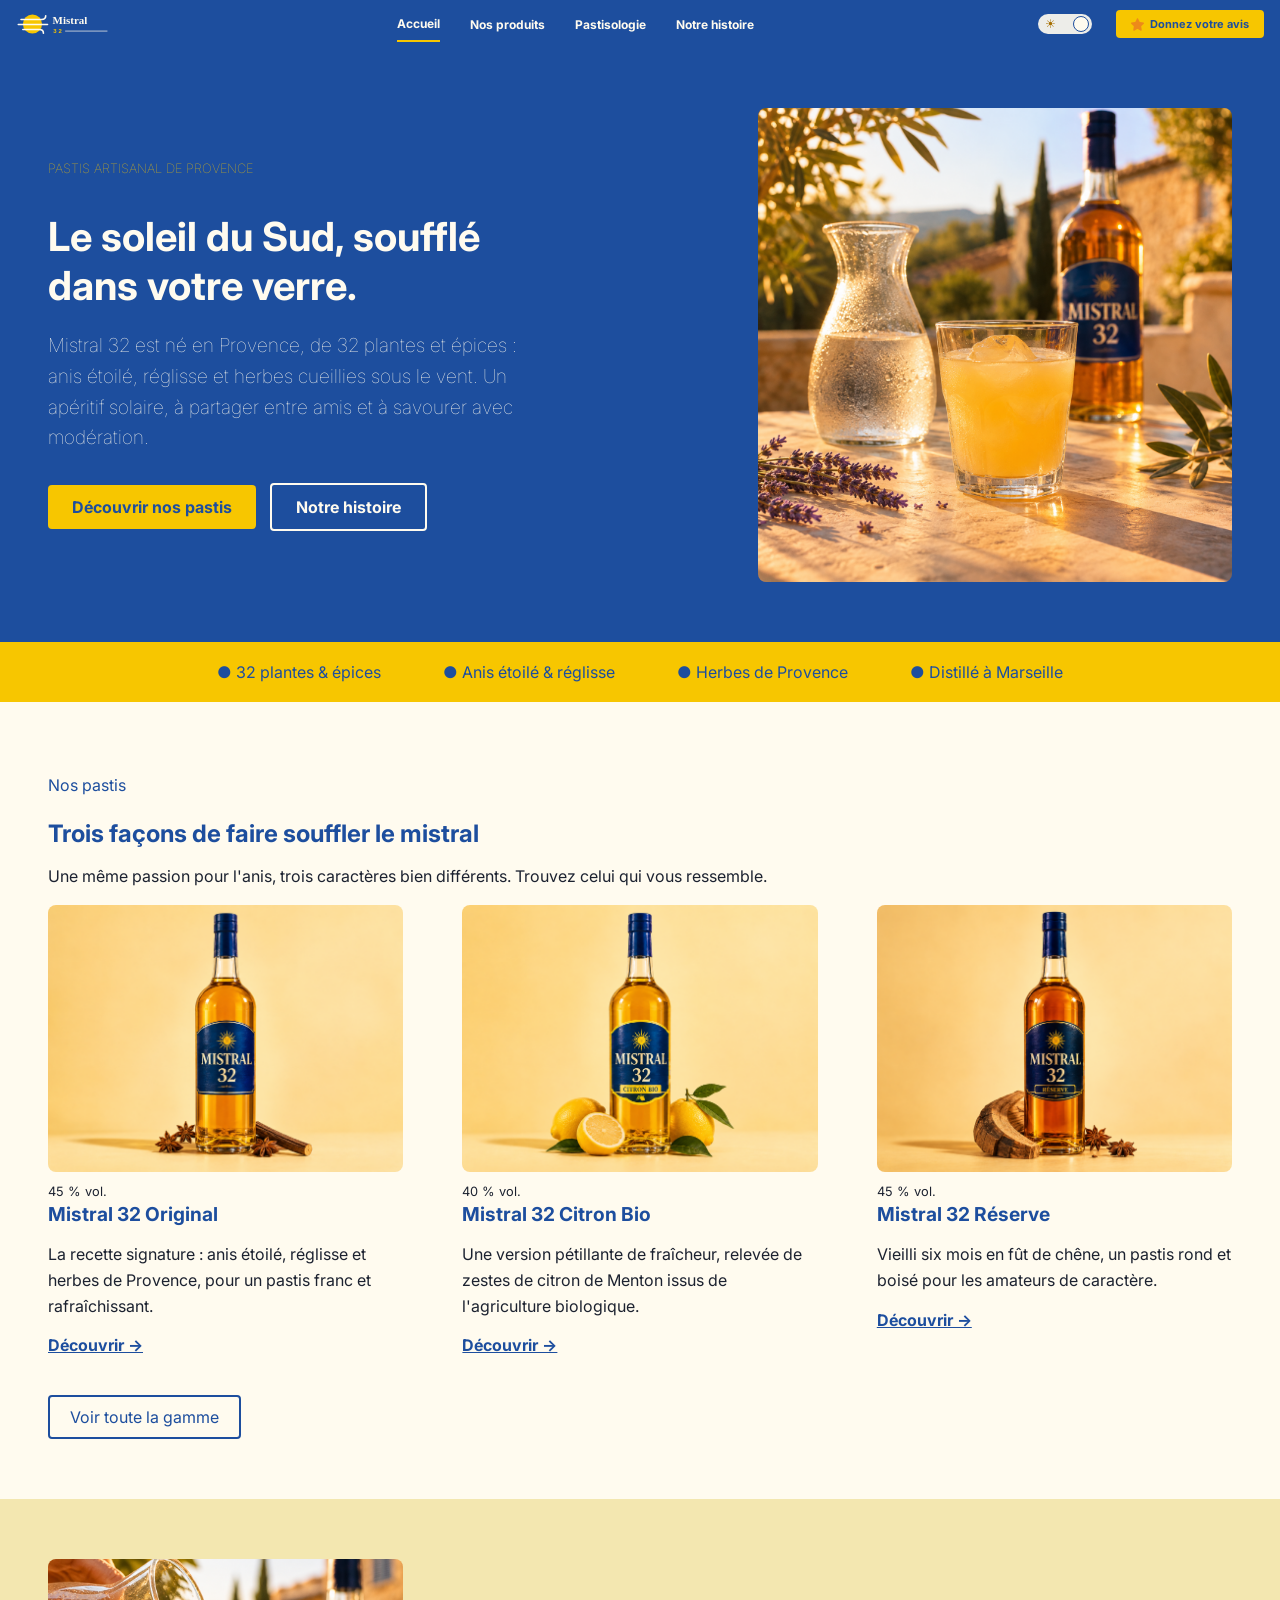
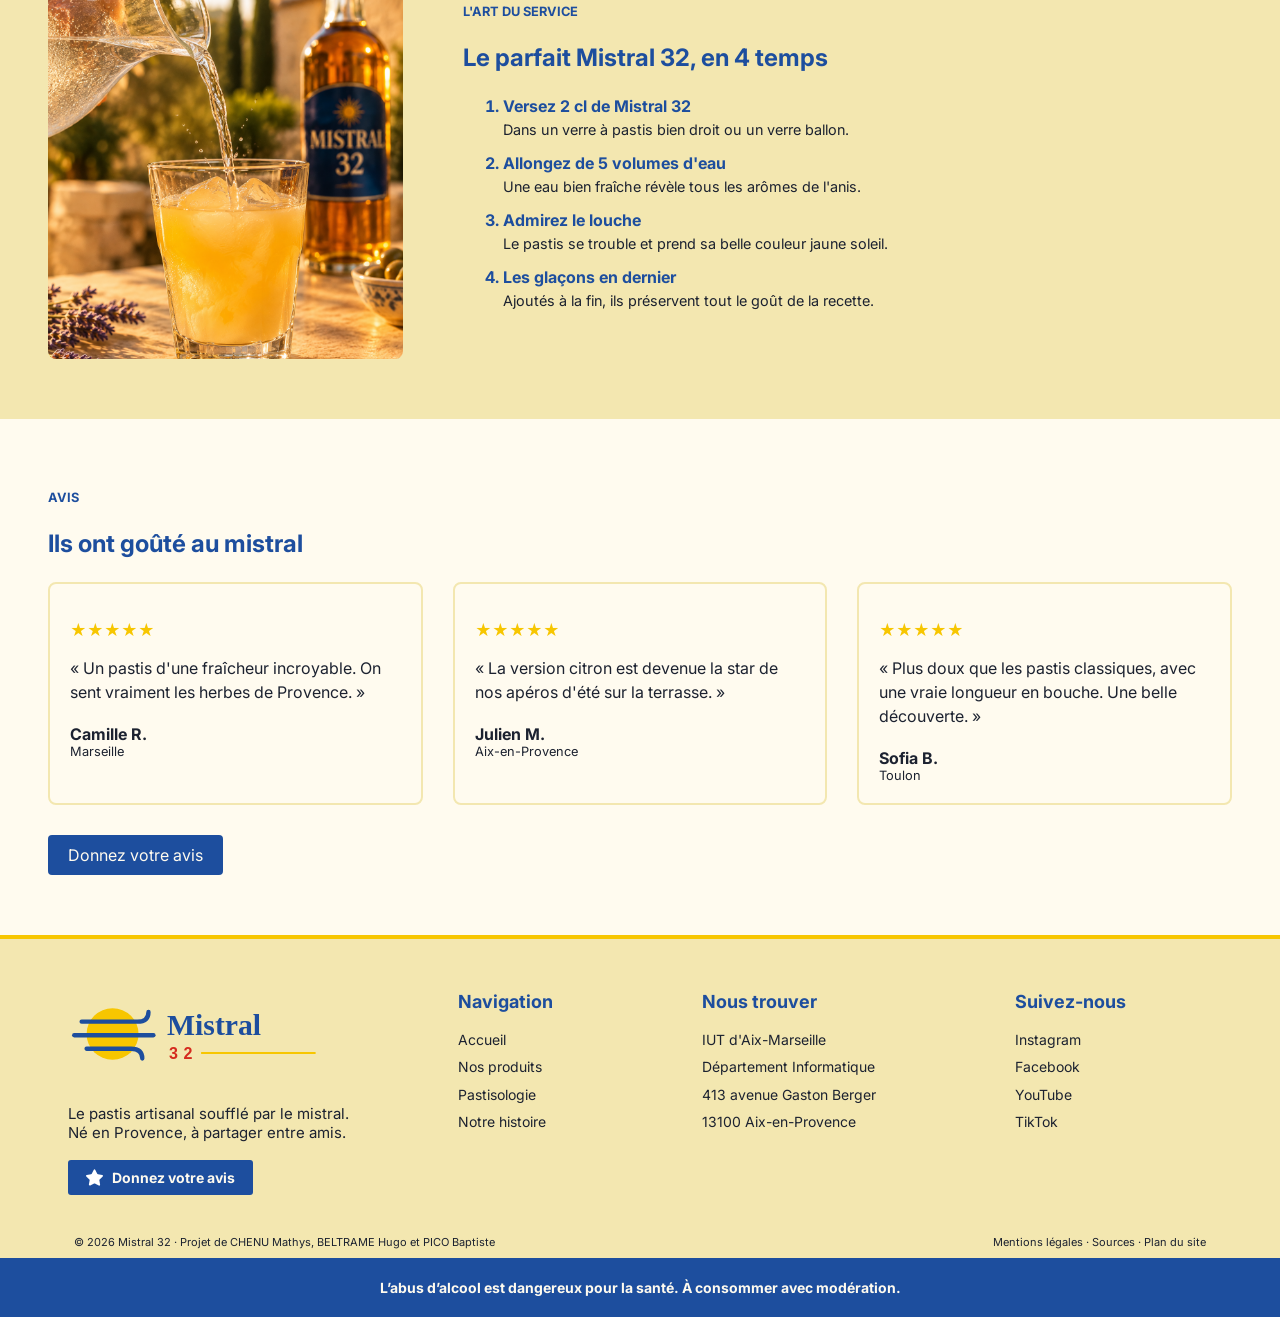
==== index.html @ db92ddce "Ajout code" ====
<!DOCTYPE html>
<html lang="fr">

<head>
    <meta charset="UTF-8">
    <meta name="viewport" content="width=device-width, initial-scale=1.0">

    <title>Mistral 32</title>

    <link rel="icon" type="image/x-icon" href="image/mistral32-logo-sur-bleu.svg">
    <link rel="stylesheet" href="https://fonts.googleapis.com/css2?family=Inter:wght@100;400;700&display=swap">
    <link rel="stylesheet" href="css/light.css" id="theme">
    <link rel="stylesheet" href="css/global.css">
    <link rel="stylesheet" href="css/index.css">
</head>

<body>
    <header class="header">
        <a class="logo" href="index.html" aria-label="Mistral 32 - Accueil">
            <img src="image/mistral32-logo-sur-bleu.svg" alt="Mistral 32">
        </a>

        <nav class="menu" aria-label="Navigation principale">
            <a class="actif" href="index.html">Accueil</a>
            <a href="produits.html">Nos produits</a>
            <a href="pastisologie.html">Pastisologie</a>
            <a href="histoire.html">Notre histoire</a>
        </nav>

        <button class="bouton-theme" id="themeChanger" type="button" aria-label="Changer de thème">
            <span class="soleil" aria-hidden="true">☀</span>
            <span class="lune" aria-hidden="true">☾</span>
            <span class="rond" aria-hidden="true"></span>
        </button>
        <a class="bouton-avis" href="#avis">
            <img src="image/star-svgrepo-com.svg" alt="" aria-hidden="true">
            Donnez votre avis
        </a>
    </header>

    <main>
        <section class="banniere">
            <header class="banniere-texte">
                <p class="petit-titre">Pastis artisanal de Provence</p>
                <h1>Le soleil du Sud, soufflé dans votre verre.</h1>
                <p>Mistral 32 est né en Provence, de 32 plantes et épices : anis étoilé, réglisse et herbes cueillies sous le vent. Un apéritif solaire, à partager entre amis et à savourer avec modération.</p>
                <a class="bouton-jaune" href="#produits">Découvrir nos pastis</a>
                <a class="bouton-blanc" href="#histoire">Notre histoire</a>
            </header>
            <figure class="banniere-image">
                <img src="image/aperitif-soleil.png" alt="Bouteille de Mistral 32">
            </figure>
        </section>

        <ul class="bandeau">
            <li>● 32 plantes & épices</li>
            <li>● Anis étoilé & réglisse</li>
            <li>● Herbes de Provence</li>
            <li>● Distillé à Marseille</li>
        </ul>

        <section class="nos-pastis" id="produits">
            <h2>Nos pastis</h2>
            <h3>Trois façons de faire souffler le mistral</h3>
            <p>Une même passion pour l'anis, trois caractères bien différents. Trouvez celui qui vous ressemble.</p>

            <section class="produits">
                <article>
                    <img src="image/bouteille-original.png" alt="Bouteille Mistral 32 et épices étoilées">
                    <p class="degre">45 % vol.</p>
                    <h4>Mistral 32 Original</h4>
                    <p>La recette signature : anis étoilé, réglisse et herbes de Provence, pour un pastis franc et rafraîchissant.</p>
                    <a class="lien" href="#">Découvrir →</a>
                </article>
                <article>
                    <img src="image/bouteille-citron.png" alt="Bouteille Mistral 32 au citron bio">
                    <p class="degre">40 % vol.</p>
                    <h4>Mistral 32 Citron Bio</h4>
                    <p>Une version pétillante de fraîcheur, relevée de zestes de citron de Menton issus de l'agriculture biologique.</p>
                    <a class="lien" href="#">Découvrir →</a>
                </article>
                <article>
                    <img src="image/bouteille-reserve.png" alt="Bouteille Mistral 32 Réserve aux épices">
                    <p class="degre">45 % vol.</p>
                    <h4>Mistral 32 Réserve</h4>
                    <p>Vieilli six mois en fût de chêne, un pastis rond et boisé pour les amateurs de caractère.</p>
                    <a class="lien" href="#">Découvrir →</a>
                </article>
            </section>

            <a class="bouton-contour" href="#">Voir toute la gamme</a>
        </section>

        <section class="service">
            <img src="image/pastis-soleil.png" alt="Eau versée dans un verre de Mistral 32">
            <section>
                <h2>L'art du service</h2>
                <h3>Le parfait Mistral 32, en 4 temps</h3>
                <ol>
                    <li>
                        <h4>Versez 2 cl de Mistral 32</h4>
                        <p>Dans un verre à pastis bien droit ou un verre ballon.</p>
                    </li>
                    <li>
                        <h4>Allongez de 5 volumes d'eau</h4>
                        <p>Une eau bien fraîche révèle tous les arômes de l'anis.</p>
                    </li>
                    <li>
                        <h4>Admirez le louche</h4>
                        <p>Le pastis se trouble et prend sa belle couleur jaune soleil.</p>
                    </li>
                    <li>
                        <h4>Les glaçons en dernier</h4>
                        <p>Ajoutés à la fin, ils préservent tout le goût de la recette.</p>
                    </li>
                </ol>
            </section>
        </section>

        <section class="avis" id="avis">
            <h2>Avis</h2>
            <h3>Ils ont goûté au mistral</h3>

            <section class="liste-avis">
                <article>
                    <p class="etoiles">★★★★★</p>
                    <blockquote>« Un pastis d'une fraîcheur incroyable. On sent vraiment les herbes de Provence. »</blockquote>
                    <h4 class="auteur">Camille R.</h4>
                    <p class="ville">Marseille</p>
                </article>
                <article>
                    <p class="etoiles">★★★★★</p>
                    <blockquote>« La version citron est devenue la star de nos apéros d'été sur la terrasse. »</blockquote>
                    <h4 class="auteur">Julien M.</h4>
                    <p class="ville">Aix-en-Provence</p>
                </article>
                <article>
                    <p class="etoiles">★★★★★</p>
                    <blockquote>« Plus doux que les pastis classiques, avec une vraie longueur en bouche. Une belle découverte. »</blockquote>
                    <h4 class="auteur">Sofia B.</h4>
                    <p class="ville">Toulon</p>
                </article>
            </section>

            <a class="bouton-bleu" href="#">Donnez votre avis</a>
        </section>
    </main>

    <footer class="footer-page">
        <div class="footer-contenu">
            <section class="footer-marque">
                <img class="logo-clair" src="image/mistral32-logo-clair.svg" alt="Mistral 32">
                <img class="logo-sombre" src="image/mistral32-logo-sur-bleu.svg" alt="Mistral 32">
                <p>Le pastis artisanal soufflé par le mistral.<br>Né en Provence, à partager entre amis.</p>
                <a class="pied-bouton" href="#avis">
                    <img src="image/star-svgrepo-com.svg" alt="" aria-hidden="true">
                    Donnez votre avis
                </a>
            </section>

            <nav class="footer-colonne" aria-label="Navigation du pied de page">
                <h2>Navigation</h2>
                <a href="index.html">Accueil</a>
                <a href="#produits">Nos produits</a>
                <a href="pastisologie.html">Pastisologie</a>
                <a href="#histoire">Notre histoire</a>
            </nav>

            <section class="footer-colonne">
                <h2>Nous trouver</h2>
                <p>IUT d'Aix-Marseille</p>
                <p>Département Informatique</p>
                <p>413 avenue Gaston Berger</p>
                <p>13100 Aix-en-Provence</p>
            </section>

            <nav class="footer-colonne" aria-label="Réseaux sociaux">
                <h2>Suivez-nous</h2>
                <a href="#">Instagram</a>
                <a href="#">Facebook</a>
                <a href="#">YouTube</a>
                <a href="#">TikTok</a>
            </nav>
        </div>

        <p class="footer-mention">
            <span>© 2026 Mistral 32 · Projet de CHENU Mathys, BELTRAME Hugo et PICO Baptiste</span>
            <span>Mentions légales · Sources · Plan du site</span>
        </p>

        <p class="avertissement">L’abus d’alcool est dangereux pour la santé. À consommer avec modération.</p>
    </footer>

    <script src="js/theme-changer.js"></script>
</body>
</html>
---- css/light.css ----
:root {
    --page: #fffbef;
    --hero: #1d4e9e;
    --alternative: #f3e7b0;
    --action: #1d4e9e;
    --accent: #f7c600;
    --carte: #fffbef;
    --texte: #1c2230;
    --titre: #1d4e9e;
    --texte-hero: #fffbef;
    --texte-action: #fffbef;
    --texte-accent: #1d4e9e;
    --lien: #1d4e9e;
    --bordure: #f3e7b0;
    --bordure-action: #1d4e9e;
    --switch-piste: #edede9;
    --switch-icone: #a56e00;
}

.lune,
.footer-marque .logo-sombre {
    display: none;
}
---- css/global.css ----
* {
    box-sizing: border-box;
}

body {
    margin: 0;
    min-width: 320px;
    background: var(--page);
    color: var(--texte);
    font-family: "Inter", Arial, sans-serif;
}

.header {
    display: flex;
    align-items: center;
    gap: 24px;
    min-height: 48px;
    padding: 6px 16px;
    background: var(--hero);
}

.logo {
    display: flex;
    align-items: center;
    flex-shrink: 0;
}

.logo img {
    display: block;
    width: 96px;
    height: auto;
}

.menu {
    display: flex;
    justify-content: center;
    align-items: center;
    gap: 30px;
    flex: 1;
}

.menu a {
    padding: 9px 0;
    color: var(--texte-hero);
    font-size: 12px;
    font-weight: 700;
    text-decoration: none;
    white-space: nowrap;
}

.menu .actif {
    border-bottom: 2px solid var(--accent);
}

.bouton-theme {
    display: flex;
    align-items: center;
    justify-content: space-between;
    width: 54px;
    height: 20px;
    padding: 2px 3px 2px 7px;
    border: 0;
    border-radius: 20px;
    background: var(--switch-piste);
    color: var(--switch-icone);
    font-size: 12px;
    cursor: pointer;
}

.rond {
    width: 16px;
    height: 16px;
    border: 1px solid var(--bordure-action);
    border-radius: 50%;
    background: #fffbef;
}

.bouton-avis {
    display: inline-flex;
    align-items: center;
    gap: 6px;
    min-height: 28px;
    padding: 0 15px;
    border-radius: 4px;
    background: var(--accent);
    color: var(--texte-accent);
    font-size: 11px;
    font-weight: 700;
    text-decoration: none;
    white-space: nowrap;
}

.bouton-avis img {
    width: 13px;
    height: 13px;
}

.footer-page {
    color: var(--texte);
    background: var(--alternative);
    border-top: 4px solid var(--accent);
}

.footer-contenu {
    display: grid;
    grid-template-columns: 2fr 1.15fr 1.55fr 1.15fr;
    gap: 48px;
    max-width: 1240px;
    margin: 0 auto;
    padding: 52px 48px 30px;
}

.footer-marque img {
    display: block;
    width: 260px;
    max-width: 100%;
    height: auto;
}

.footer-marque p {
    margin: 28px 0 17px;
    font-size: 15px;
    line-height: 1.25;
}

.footer-colonne {
    display: flex;
    flex-direction: column;
    align-items: flex-start;
    gap: 10px;
}

.footer-colonne h2 {
    margin: 0 0 9px;
    color: var(--titre);
    font-size: 18px;
}

.footer-colonne a,
.footer-colonne p {
    margin: 0;
    color: var(--texte);
    font-size: 14px;
    line-height: 1.25;
    text-decoration: none;
}

.footer-colonne a:hover {
    text-decoration: underline;
}

.pied-bouton {
    display: inline-flex;
    align-items: center;
    gap: 9px;
    min-height: 35px;
    padding: 0 18px;
    border-radius: 3px;
    background: var(--action);
    color: var(--texte-action);
    font-size: 14px;
    font-weight: 700;
    text-decoration: none;
}

.pied-bouton img {
    width: 17px;
    height: 17px;
    filter: brightness(0) invert(1);
}

.footer-mention {
    display: flex;
    justify-content: space-between;
    gap: 20px;
    max-width: 1140px;
    margin: 0 auto;
    padding: 9px 4px;
    border-top: 1px solid var(--bordure);
    font-size: 11px;
}

.avertissement {
    margin: 0;
    padding: 21px 16px;
    background: var(--action);
    color: var(--texte-action);
    font-size: 14px;
    font-weight: 700;
    text-align: center;
}

@media (max-width: 1050px) {
    .header {
        flex-wrap: wrap;
    }

    .menu {
        order: 3;
        flex-basis: 100%;
    }

    .footer-contenu {
        grid-template-columns: repeat(2, 1fr);
    }
}

@media (max-width: 620px) {
    .header {
        gap: 18px;
        padding: 8px 12px;
    }

    .logo img {
        width: 90px;
    }

    .bouton-theme {
        margin-left: auto;
        width: 50px;
        padding-left: 7px;
    }

    .bouton-avis {
        width: 30px;
        min-height: 26px;
        justify-content: center;
        padding: 0;
        font-size: 0;
    }

    .menu {
        justify-content: flex-start;
        gap: 20px;
        overflow-x: auto;
    }

    .menu a {
        font-size: 11px;
    }

    .footer-contenu {
        grid-template-columns: 1fr;
        gap: 28px;
        padding: 36px 24px 24px;
    }

    .footer-marque img {
        width: 220px;
    }

    .footer-mention {
        flex-direction: column;
        margin: 0 24px;
        gap: 8px;
    }
}
---- css/index.css ----
.banniere {
    display: flex;
    align-items: center;
    justify-content: space-between;
    gap: 40px;
    max-width: 100%;
    margin: 0 auto;
    padding: 60px 48px;
    background: var(--hero);
}

.banniere-texte {
    max-width: 40%;
    color: var(--texte-hero);
}

.petit-titre {
    margin: 0;
    color: var(--accent);
    font-size: 0.8rem;
    text-transform: uppercase;
}

.banniere-texte h1 {
    font-family: "Inter", sans-serif;
    font-size: 2.5rem;
    margin-bottom: 20px;
}

.banniere-texte p {
    font-family: "Inter", sans-serif;
    font-size: 1.2rem;
    font-weight: 100;
    line-height: 1.6;
    margin-bottom: 30px;
}

.banniere-texte .petit-titre {
    font-size: 0.8rem;
    margin-bottom: 0;
}

.banniere-image {
    margin: 0;
    width: 40%;
}

.banniere-image img {
    display: block;
    width: 100%;
    max-height: 520px;
    height: auto;
    border-radius: 8px;
}

.bouton-jaune {
    display: inline-block;
    margin-right: 10px;
    padding: 12px 24px;
    background-color: var(--accent);
    color: var(--texte-accent);
    font-size: 1rem;
    font-weight: bold;
    text-decoration: none;
    border-radius: 4px;
}

.bouton-blanc {
    display: inline-block;
    padding: 12px 24px;
    background-color: transparent;
    color: var(--texte-hero);
    font-size: 1rem;
    font-weight: bold;
    text-decoration: none;
    border-radius: 4px;
    border: 2px solid var(--texte-hero);
}

.bandeau {
    list-style: none;
    display: flex;
    flex-wrap: wrap;
    margin-top : 0;
    margin-bottom: 0;
    gap: 5%;
    justify-content: center;
    background: var(--accent);
    padding: 20px;
    font-family: "Inter", sans-serif;
    font-size: 1rem;
    color: var(--texte-accent);
}

.nos-pastis {
    margin: 0 auto;
    padding: 60px 48px;
    background: var(--page);
}

.nos-pastis h2 {
    font-family: "Inter", sans-serif;
    font-size: 1rem;
    margin-bottom: 20px;
    color: var(--titre);
    font-weight: 400;
}

.nos-pastis h3 {
    font-family: "Inter", sans-serif;
    font-size: 1.5rem;
    margin-bottom: 10px;
    color: var(--titre);
}

.nos-pastis p {
    font-family: "Inter", sans-serif;
    font-size: 1rem;
    line-height: 1.6;
}

.produits {
    display: grid;
    grid-template-columns: repeat(3, 1fr);
    gap: 5%;
    margin-bottom: 40px;
}

.produits img {
    display: block;
    width: 100%;
    height: auto;
    border-radius: 8px;
    margin-bottom: 10px;
}

.produits h4 {
    margin: 0;
    color: var(--titre);
    font-size: 1.2rem;
}

.produits .degre {
    margin: 0;
    font-size: 0.8rem;
}

.lien {
    color: var(--lien);
    font-weight: bold;
}

.bouton-contour {
    display: inline-block;
    padding: 10px 20px;
    border: 2px solid var(--bordure-action);
    border-radius: 4px;
    color: var(--titre);
    text-decoration: none;
}

.bouton-bleu {
    display: inline-block;
    padding: 10px 20px;
    border-radius: 4px;
    background: var(--action);
    color: var(--texte-action);
    text-decoration: none;
}

.service {
    display: flex;
    align-items: center;
    gap: 60px;
    padding: 60px 48px;
    background: var(--alternative);
}

.service img {
    width: 30%;
    height: 400px;
    object-fit: cover;
    border-radius: 8px;
}

.service h2 {
    font-size: 0.8rem;
    color: var(--titre);
    text-transform: uppercase;
}

.service h3 {
    font-size: 1.5rem;
    color: var(--titre);
}

.service li {
    margin-bottom: 15px;
    color: var(--titre);
    font-weight: bold;
}

.service h4 {
    margin: 0;
    color: var(--titre);
}

.service p {
    margin: 5px 0 0;
    font-size: 0.9rem;
    font-weight: normal;
    color: var(--texte);
}

.avis {
    padding: 60px 48px;
}

.avis h2 {
    font-size: 0.8rem;
    color: var(--titre);
    text-transform: uppercase;
}

.avis h3 {
    font-size: 1.5rem;
    color: var(--titre);
}

.liste-avis {
    display: grid;
    grid-template-columns: repeat(3, 1fr);
    gap: 30px;
    margin-bottom: 30px;
}

.liste-avis article {
    padding: 20px;
    border: 2px solid var(--bordure);
    border-radius: 8px;
    background: var(--carte);
}

.etoiles {
    color: var(--accent);
}

.liste-avis blockquote {
    margin: 0 0 20px;
    line-height: 1.5;
}

.auteur {
    margin: 0;
    font-weight: bold;
}

.ville {
    margin: 0;
    font-size: 0.8rem;
}

@media (max-width: 620px) {
    .banniere {
        flex-direction: column;
        align-items: flex-start;
        padding: 40px 24px;
    }

    .banniere-texte {
        max-width: 100%;
    }

    .banniere-image {
        width: 100%;
        max-width: 320px;
    }

    .produits,
    .liste-avis {
        grid-template-columns: 1fr;
    }

    .service {
        flex-direction: column;
        padding: 40px 24px;
    }

    .service img {
        width: 100%;
    }
}
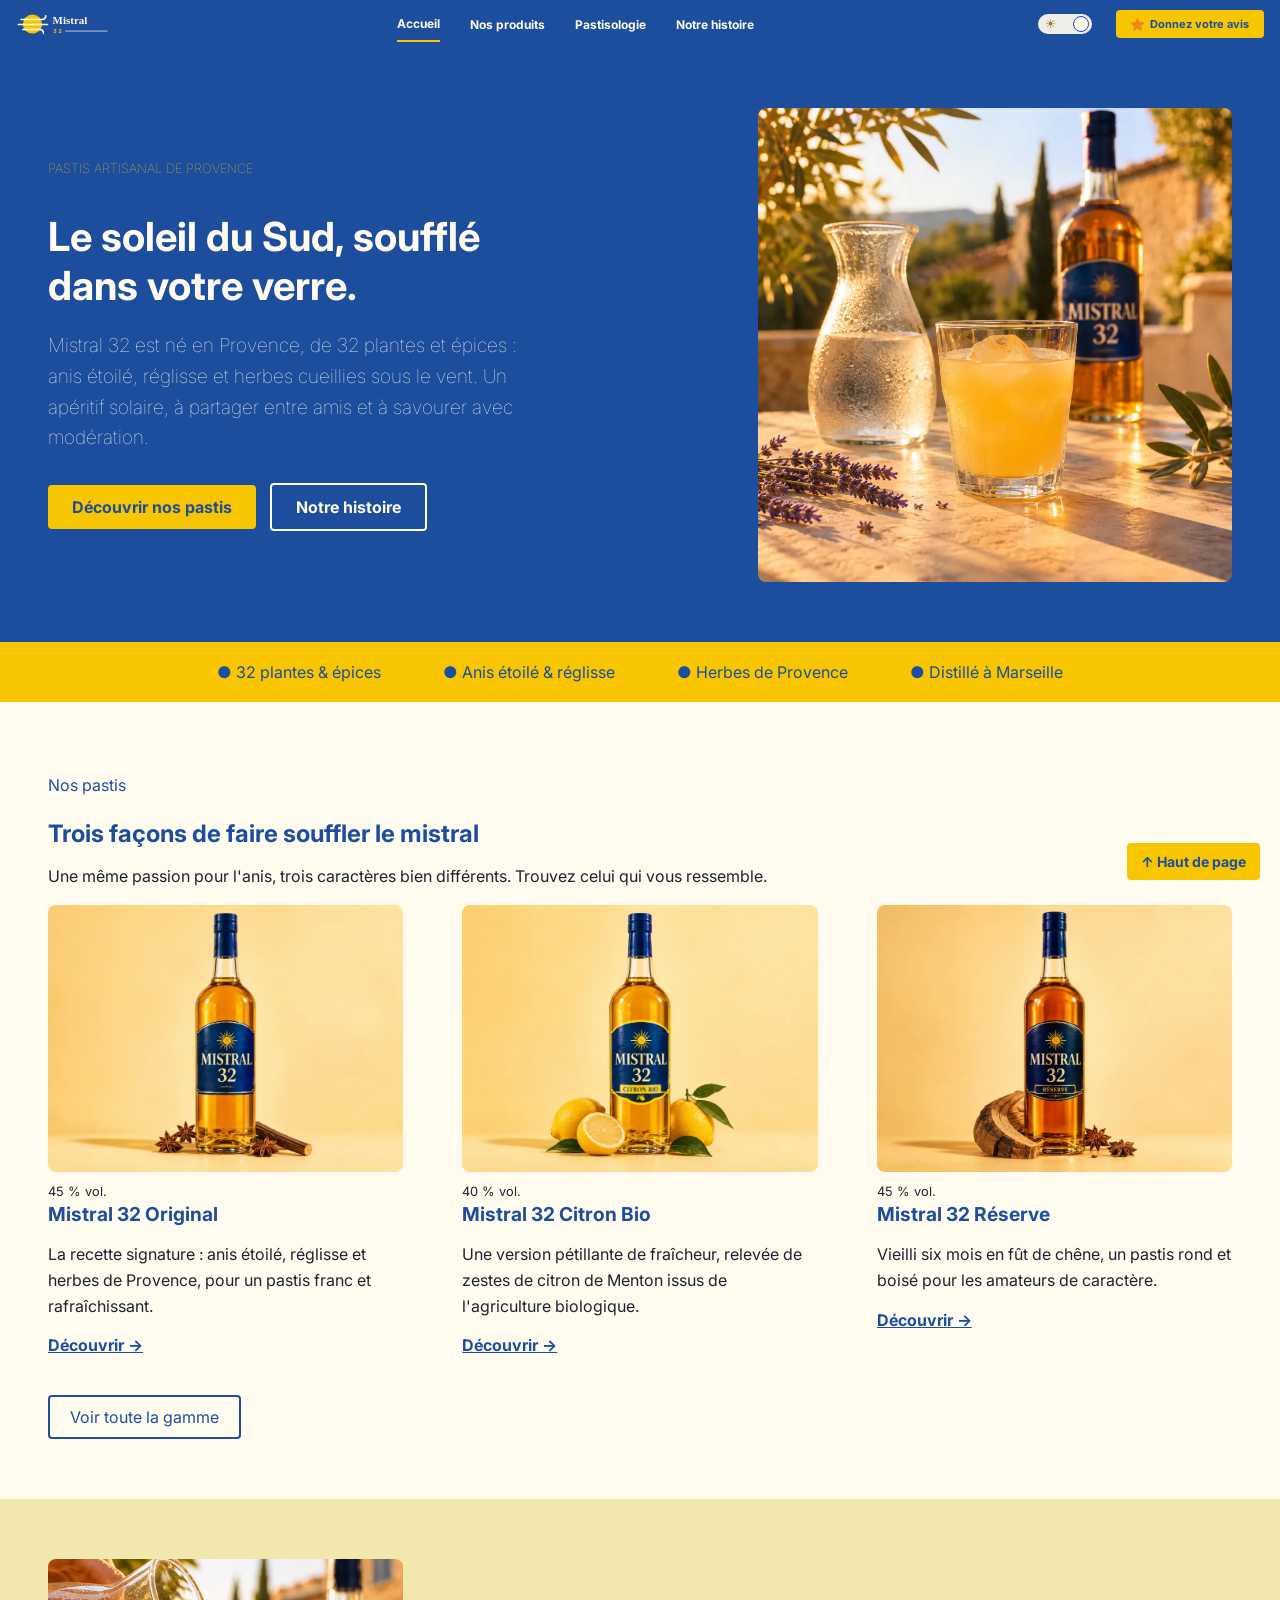
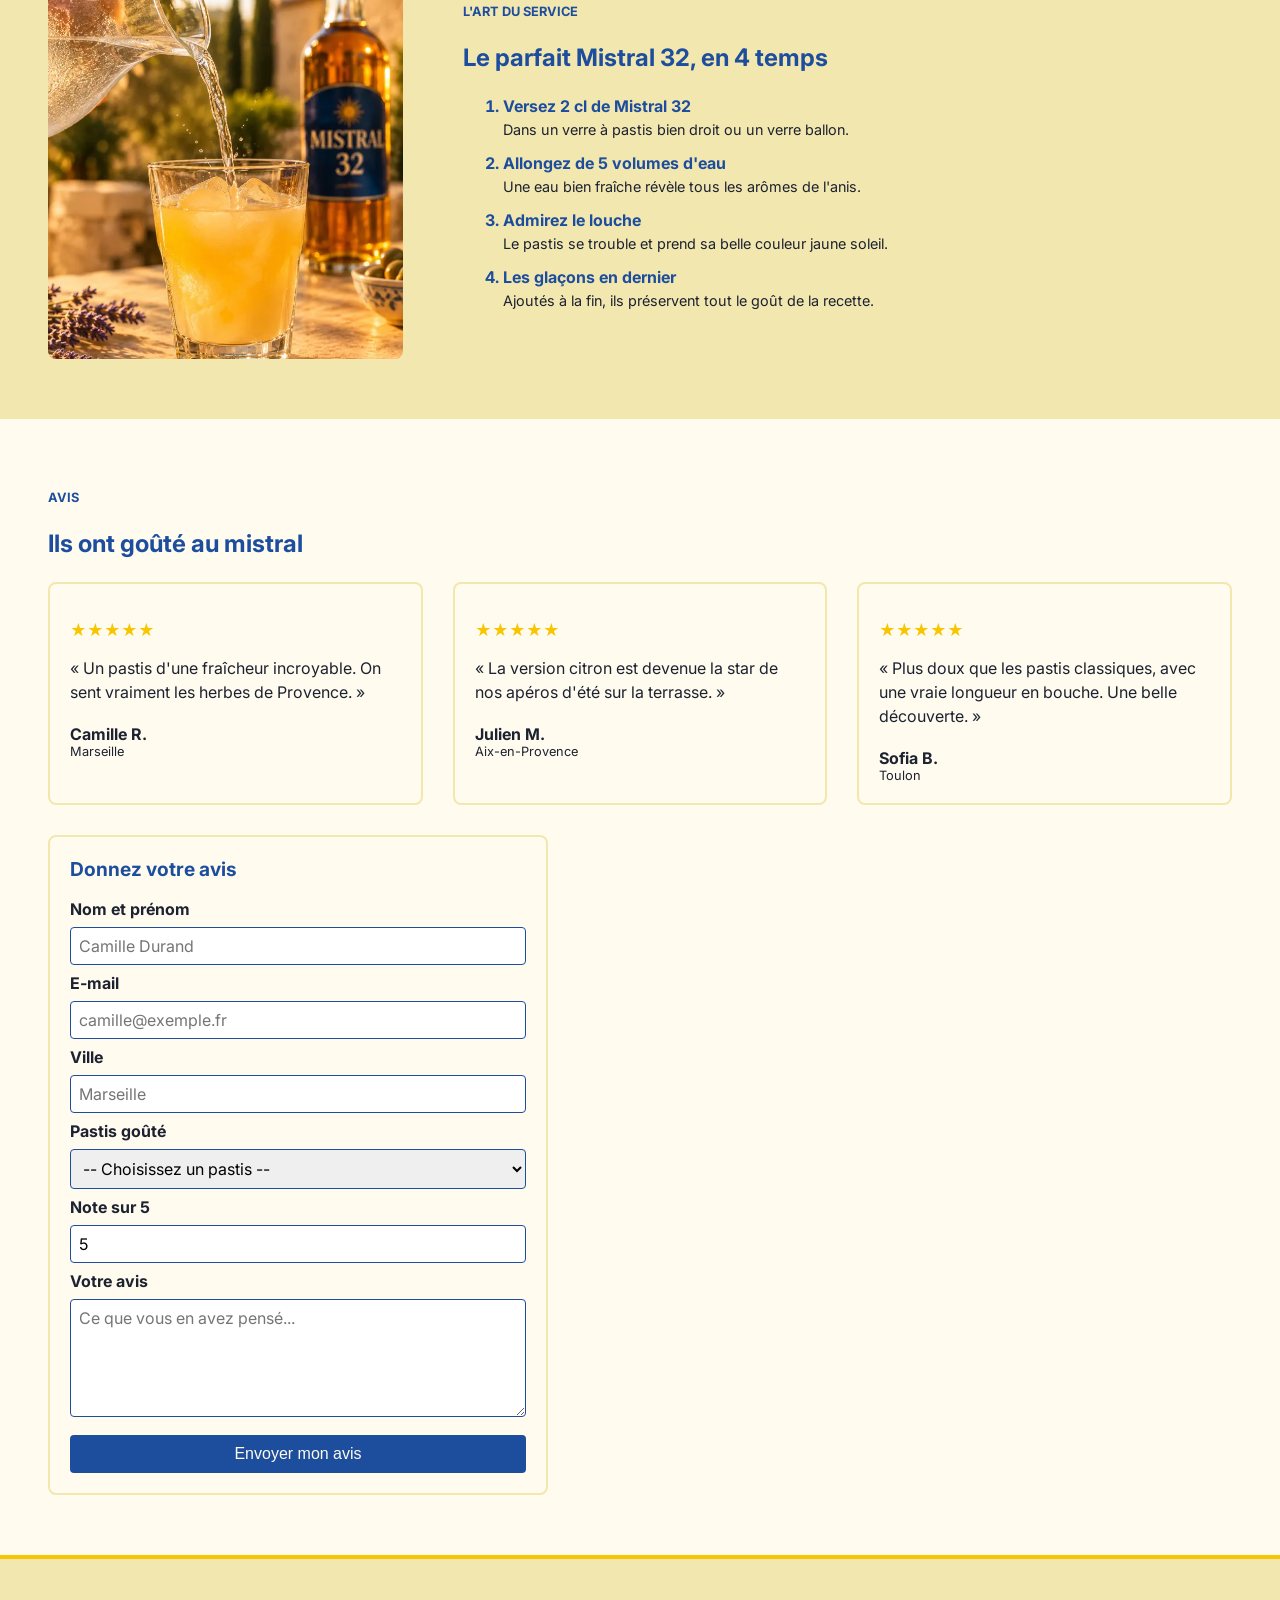
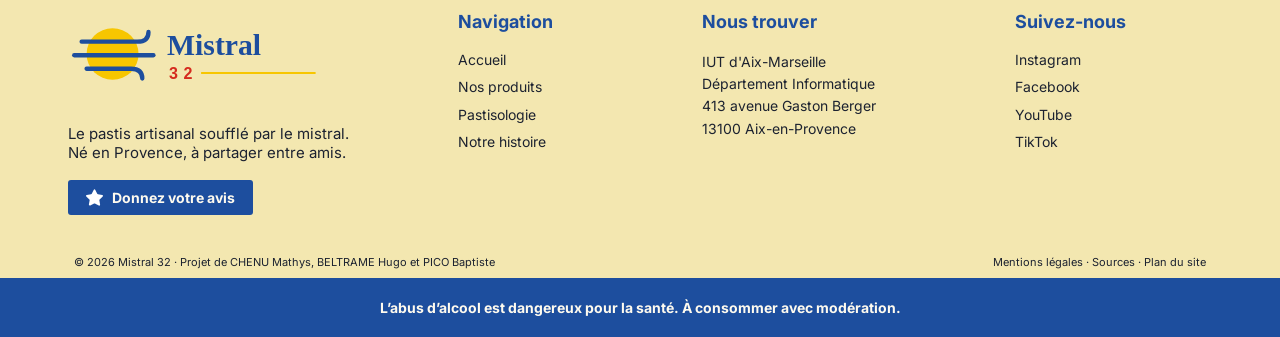
==== commit de37522c: "ajout code et modif" ====
--- a/index.html
+++ b/index.html
@@ -5,9 +5,17 @@
     <meta charset="UTF-8">
     <meta name="viewport" content="width=device-width, initial-scale=1.0">
 
+    <meta name="description" content="Mistral 32, pastis artisanal de Provence aux 32 plantes et épices. Découvrez nos pastis, l'art du service et les avis de nos clients.">
+
+    <meta property="og:type" content="website">
+    <meta property="og:title" content="Mistral 32">
+    <meta property="og:description" content="Mistral 32, pastis artisanal de Provence aux 32 plantes et épices. Découvrez nos pastis, l'art du service et les avis de nos clients.">
+    <meta property="og:image" content="https://mathys-chn.github.io/Mistral-32/image/aperitif-soleil.webp">
+    <meta property="og:url" content="https://mathys-chn.github.io/Mistral-32/">
+
     <title>Mistral 32</title>
 
-    <link rel="icon" type="image/x-icon" href="image/mistral32-logo-sur-bleu.svg">
+    <link rel="icon" type="image/svg+xml" href="image/mistral32-logo-sur-bleu.svg">
     <link rel="stylesheet" href="https://fonts.googleapis.com/css2?family=Inter:wght@100;400;700&display=swap">
     <link rel="stylesheet" href="css/light.css" id="theme">
     <link rel="stylesheet" href="css/global.css">
@@ -15,84 +23,84 @@
 </head>
 
 <body>
-    <header class="header">
+    <header class="header" id="top">
         <a class="logo" href="index.html" aria-label="Mistral 32 - Accueil">
             <img src="image/mistral32-logo-sur-bleu.svg" alt="Mistral 32">
         </a>
 
         <nav class="menu" aria-label="Navigation principale">
-            <a class="actif" href="index.html">Accueil</a>
+            <a class="active" href="index.html">Accueil</a>
             <a href="produits.html">Nos produits</a>
             <a href="pastisologie.html">Pastisologie</a>
             <a href="histoire.html">Notre histoire</a>
         </nav>
 
-        <button class="bouton-theme" id="themeChanger" type="button" aria-label="Changer de thème">
-            <span class="soleil" aria-hidden="true">☀</span>
-            <span class="lune" aria-hidden="true">☾</span>
-            <span class="rond" aria-hidden="true"></span>
+        <button class="theme-button" id="themeChanger" type="button" aria-label="Changer de thème">
+            <span class="sun" aria-hidden="true">☀</span>
+            <span class="moon" aria-hidden="true">☾</span>
+            <span class="knob" aria-hidden="true"></span>
         </button>
-        <a class="bouton-avis" href="#avis">
+        <a class="review-button" href="#reviews">
             <img src="image/star-svgrepo-com.svg" alt="" aria-hidden="true">
             Donnez votre avis
         </a>
     </header>
 
     <main>
-        <section class="banniere">
-            <header class="banniere-texte">
-                <p class="petit-titre">Pastis artisanal de Provence</p>
+        <section class="hero">
+            <header class="hero-text">
+                <p class="label">Pastis artisanal de Provence</p>
                 <h1>Le soleil du Sud, soufflé dans votre verre.</h1>
                 <p>Mistral 32 est né en Provence, de 32 plantes et épices : anis étoilé, réglisse et herbes cueillies sous le vent. Un apéritif solaire, à partager entre amis et à savourer avec modération.</p>
-                <a class="bouton-jaune" href="#produits">Découvrir nos pastis</a>
-                <a class="bouton-blanc" href="#histoire">Notre histoire</a>
+                <a class="button-yellow" href="#products">Découvrir nos pastis</a>
+                <a class="button-white" href="histoire.html">Notre histoire</a>
             </header>
-            <figure class="banniere-image">
-                <img src="image/aperitif-soleil.png" alt="Bouteille de Mistral 32">
+            <figure class="hero-image">
+                <img src="image/aperitif-soleil.webp" alt="Bouteille de Mistral 32">
             </figure>
         </section>
 
-        <ul class="bandeau">
+        <ul class="highlights">
             <li>● 32 plantes & épices</li>
             <li>● Anis étoilé & réglisse</li>
             <li>● Herbes de Provence</li>
             <li>● Distillé à Marseille</li>
         </ul>
 
-        <section class="nos-pastis" id="produits">
+        <section class="our-pastis" id="products">
             <h2>Nos pastis</h2>
             <h3>Trois façons de faire souffler le mistral</h3>
             <p>Une même passion pour l'anis, trois caractères bien différents. Trouvez celui qui vous ressemble.</p>
 
-            <section class="produits">
-                <article>
-                    <img src="image/bouteille-original.png" alt="Bouteille Mistral 32 et épices étoilées">
-                    <p class="degre">45 % vol.</p>
+            <section class="products">
+                <article>
+                    <img src="image/bouteille-original.webp" loading="lazy" alt="Bouteille Mistral 32 et épices étoilées">
+                    <p class="degree">45 % vol.</p>
                     <h4>Mistral 32 Original</h4>
                     <p>La recette signature : anis étoilé, réglisse et herbes de Provence, pour un pastis franc et rafraîchissant.</p>
-                    <a class="lien" href="#">Découvrir →</a>
-                </article>
-                <article>
-                    <img src="image/bouteille-citron.png" alt="Bouteille Mistral 32 au citron bio">
-                    <p class="degre">40 % vol.</p>
+                    <a class="link" href="produits.html">Découvrir →</a>
+                </article>
+                <article>
+                    <img src="image/bouteille-citron.webp" loading="lazy" alt="Bouteille Mistral 32 au citron bio">
+                    <p class="degree">40 % vol.</p>
                     <h4>Mistral 32 Citron Bio</h4>
                     <p>Une version pétillante de fraîcheur, relevée de zestes de citron de Menton issus de l'agriculture biologique.</p>
-                    <a class="lien" href="#">Découvrir →</a>
-                </article>
-                <article>
-                    <img src="image/bouteille-reserve.png" alt="Bouteille Mistral 32 Réserve aux épices">
-                    <p class="degre">45 % vol.</p>
+                    <a class="link" href="produits.html">Découvrir →</a>
+                </article>
+                <article>
+                    <img src="image/bouteille-reserve.webp" loading="lazy" alt="Bouteille Mistral 32 Réserve aux épices">
+                    <p class="degree">45 % vol.</p>
                     <h4>Mistral 32 Réserve</h4>
                     <p>Vieilli six mois en fût de chêne, un pastis rond et boisé pour les amateurs de caractère.</p>
-                    <a class="lien" href="#">Découvrir →</a>
-                </article>
-            </section>
-
-            <a class="bouton-contour" href="#">Voir toute la gamme</a>
+                    <a class="link" href="produits.html">Découvrir →</a>
+                </article>
+            </section>
+
+            <a class="button-outline" href="produits.html">Voir toute la gamme</a>
         </section>
 
         <section class="service">
-            <img src="image/pastis-soleil.png" alt="Eau versée dans un verre de Mistral 32">
+            <img src="image/pastis-soleil.webp" loading="lazy" alt="Eau versée dans un verre de Mistral 32">
             <section>
                 <h2>L'art du service</h2>
                 <h3>Le parfait Mistral 32, en 4 temps</h3>
@@ -117,78 +125,109 @@
             </section>
         </section>
 
-        <section class="avis" id="avis">
+        <section class="reviews" id="reviews">
             <h2>Avis</h2>
             <h3>Ils ont goûté au mistral</h3>
 
-            <section class="liste-avis">
-                <article>
-                    <p class="etoiles">★★★★★</p>
+            <section class="review-list">
+                <article>
+                    <p class="stars">★★★★★</p>
                     <blockquote>« Un pastis d'une fraîcheur incroyable. On sent vraiment les herbes de Provence. »</blockquote>
-                    <h4 class="auteur">Camille R.</h4>
-                    <p class="ville">Marseille</p>
-                </article>
-                <article>
-                    <p class="etoiles">★★★★★</p>
+                    <h4 class="author">Camille R.</h4>
+                    <p class="city">Marseille</p>
+                </article>
+                <article>
+                    <p class="stars">★★★★★</p>
                     <blockquote>« La version citron est devenue la star de nos apéros d'été sur la terrasse. »</blockquote>
-                    <h4 class="auteur">Julien M.</h4>
-                    <p class="ville">Aix-en-Provence</p>
-                </article>
-                <article>
-                    <p class="etoiles">★★★★★</p>
+                    <h4 class="author">Julien M.</h4>
+                    <p class="city">Aix-en-Provence</p>
+                </article>
+                <article>
+                    <p class="stars">★★★★★</p>
                     <blockquote>« Plus doux que les pastis classiques, avec une vraie longueur en bouche. Une belle découverte. »</blockquote>
-                    <h4 class="auteur">Sofia B.</h4>
-                    <p class="ville">Toulon</p>
-                </article>
-            </section>
-
-            <a class="bouton-bleu" href="#">Donnez votre avis</a>
+                    <h4 class="author">Sofia B.</h4>
+                    <p class="city">Toulon</p>
+                </article>
+            </section>
+
+            <form class="review-form" action="mailto:mathys.chenu@etu.univ-amu.fr?subject=Avis%20Mistral%2032" method="post" enctype="text/plain">
+                <h4>Donnez votre avis</h4>
+
+                <label for="name">Nom et prénom</label>
+                <input type="text" id="name" name="nom" placeholder="Camille Durand" required>
+
+                <label for="email">E-mail</label>
+                <input type="email" id="email" name="email" placeholder="camille@exemple.fr" required>
+
+                <label for="city">Ville</label>
+                <input type="text" id="city" name="ville" placeholder="Marseille">
+
+                <label for="product">Pastis goûté</label>
+                <select id="product" name="pastis" required>
+                    <option value="">-- Choisissez un pastis --</option>
+                    <option>Mistral 32 Original</option>
+                    <option>Mistral 32 Citron Bio</option>
+                    <option>Mistral 32 Réserve</option>
+                </select>
+
+                <label for="rating">Note sur 5</label>
+                <input type="number" id="rating" name="note" min="1" max="5" value="5" required>
+
+                <label for="message">Votre avis</label>
+                <textarea id="message" name="avis" rows="5" minlength="10" placeholder="Ce que vous en avez pensé..." required></textarea>
+
+                <button class="button-blue" type="submit">Envoyer mon avis</button>
+            </form>
         </section>
     </main>
 
-    <footer class="footer-page">
-        <div class="footer-contenu">
-            <section class="footer-marque">
-                <img class="logo-clair" src="image/mistral32-logo-clair.svg" alt="Mistral 32">
-                <img class="logo-sombre" src="image/mistral32-logo-sur-bleu.svg" alt="Mistral 32">
+    <a class="back-to-top" href="#top">↑ Haut de page</a>
+
+    <footer class="footer">
+        <div class="footer-content">
+            <section class="footer-brand">
+                <img class="logo-light" src="image/mistral32-logo-clair.svg" alt="Mistral 32">
+                <img class="logo-dark" src="image/mistral32-logo-sur-bleu.svg" alt="Mistral 32">
                 <p>Le pastis artisanal soufflé par le mistral.<br>Né en Provence, à partager entre amis.</p>
-                <a class="pied-bouton" href="#avis">
+                <a class="footer-button" href="#reviews">
                     <img src="image/star-svgrepo-com.svg" alt="" aria-hidden="true">
                     Donnez votre avis
                 </a>
             </section>
 
-            <nav class="footer-colonne" aria-label="Navigation du pied de page">
+            <nav class="footer-column" aria-label="Navigation du pied de page">
                 <h2>Navigation</h2>
                 <a href="index.html">Accueil</a>
-                <a href="#produits">Nos produits</a>
+                <a href="produits.html">Nos produits</a>
                 <a href="pastisologie.html">Pastisologie</a>
-                <a href="#histoire">Notre histoire</a>
+                <a href="histoire.html">Notre histoire</a>
             </nav>
 
-            <section class="footer-colonne">
+            <section class="footer-column">
                 <h2>Nous trouver</h2>
-                <p>IUT d'Aix-Marseille</p>
-                <p>Département Informatique</p>
-                <p>413 avenue Gaston Berger</p>
-                <p>13100 Aix-en-Provence</p>
-            </section>
-
-            <nav class="footer-colonne" aria-label="Réseaux sociaux">
+                <address>
+                    IUT d'Aix-Marseille<br>
+                    Département Informatique<br>
+                    413 avenue Gaston Berger<br>
+                    13100 Aix-en-Provence
+                </address>
+            </section>
+
+            <nav class="footer-column" aria-label="Réseaux sociaux">
                 <h2>Suivez-nous</h2>
-                <a href="#">Instagram</a>
-                <a href="#">Facebook</a>
-                <a href="#">YouTube</a>
-                <a href="#">TikTok</a>
+                <a href="https://www.instagram.com/">Instagram</a>
+                <a href="https://www.facebook.com/">Facebook</a>
+                <a href="https://www.youtube.com/">YouTube</a>
+                <a href="https://www.tiktok.com/">TikTok</a>
             </nav>
         </div>
 
-        <p class="footer-mention">
+        <p class="footer-bottom">
             <span>© 2026 Mistral 32 · Projet de CHENU Mathys, BELTRAME Hugo et PICO Baptiste</span>
             <span>Mentions légales · Sources · Plan du site</span>
         </p>
 
-        <p class="avertissement">L’abus d’alcool est dangereux pour la santé. À consommer avec modération.</p>
+        <p class="warning">L’abus d’alcool est dangereux pour la santé. À consommer avec modération.</p>
     </footer>
 
     <script src="js/theme-changer.js"></script>
--- a/css/light.css
+++ b/css/light.css
@@ -1,23 +1,25 @@
+/* Couleurs du thème clair */
 :root {
     --page: #fffbef;
     --hero: #1d4e9e;
     --alternative: #f3e7b0;
     --action: #1d4e9e;
     --accent: #f7c600;
-    --carte: #fffbef;
-    --texte: #1c2230;
-    --titre: #1d4e9e;
-    --texte-hero: #fffbef;
-    --texte-action: #fffbef;
-    --texte-accent: #1d4e9e;
-    --lien: #1d4e9e;
-    --bordure: #f3e7b0;
-    --bordure-action: #1d4e9e;
-    --switch-piste: #edede9;
-    --switch-icone: #a56e00;
+    --card: #fffbef;
+    --text: #1c2230;
+    --title: #1d4e9e;
+    --text-hero: #fffbef;
+    --text-action: #fffbef;
+    --text-accent: #1d4e9e;
+    --link: #1d4e9e;
+    --border: #f3e7b0;
+    --border-action: #1d4e9e;
+    --switch-track: #edede9;
+    --switch-icon: #a56e00;
 }
 
-.lune,
-.footer-marque .logo-sombre {
+/* Éléments cachés en thème clair */
+.moon,
+.footer-brand .logo-dark {
     display: none;
 }
--- a/css/global.css
+++ b/css/global.css
@@ -1,3 +1,4 @@
+/* Réglages de base */
 * {
     box-sizing: border-box;
 }
@@ -6,10 +7,11 @@
     margin: 0;
     min-width: 320px;
     background: var(--page);
-    color: var(--texte);
+    color: var(--text);
     font-family: "Inter", Arial, sans-serif;
 }
 
+/* En-tête et menu */
 .header {
     display: flex;
     align-items: center;
@@ -41,18 +43,19 @@
 
 .menu a {
     padding: 9px 0;
-    color: var(--texte-hero);
+    color: var(--text-hero);
     font-size: 12px;
     font-weight: 700;
     text-decoration: none;
     white-space: nowrap;
 }
 
-.menu .actif {
+.menu .active {
     border-bottom: 2px solid var(--accent);
 }
 
-.bouton-theme {
+/* Bouton pour changer de thème */
+.theme-button {
     display: flex;
     align-items: center;
     justify-content: space-between;
@@ -61,21 +64,22 @@
     padding: 2px 3px 2px 7px;
     border: 0;
     border-radius: 20px;
-    background: var(--switch-piste);
-    color: var(--switch-icone);
+    background: var(--switch-track);
+    color: var(--switch-icon);
     font-size: 12px;
     cursor: pointer;
 }
 
-.rond {
+.knob {
     width: 16px;
     height: 16px;
-    border: 1px solid var(--bordure-action);
+    border: 1px solid var(--border-action);
     border-radius: 50%;
     background: #fffbef;
 }
 
-.bouton-avis {
+/* Bouton "Donnez votre avis" de l'en-tête */
+.review-button {
     display: inline-flex;
     align-items: center;
     gap: 6px;
@@ -83,25 +87,40 @@
     padding: 0 15px;
     border-radius: 4px;
     background: var(--accent);
-    color: var(--texte-accent);
+    color: var(--text-accent);
     font-size: 11px;
     font-weight: 700;
     text-decoration: none;
     white-space: nowrap;
 }
 
-.bouton-avis img {
+.review-button img {
     width: 13px;
     height: 13px;
 }
 
-.footer-page {
-    color: var(--texte);
+/* Bouton retour en haut de page */
+.back-to-top {
+    position: fixed;
+    right: 20px;
+    bottom: 20px;
+    padding: 10px 14px;
+    border-radius: 4px;
+    background: var(--accent);
+    color: var(--text-accent);
+    font-size: 14px;
+    font-weight: 700;
+    text-decoration: none;
+}
+
+/* Pied de page */
+.footer {
+    color: var(--text);
     background: var(--alternative);
     border-top: 4px solid var(--accent);
 }
 
-.footer-contenu {
+.footer-content {
     display: grid;
     grid-template-columns: 2fr 1.15fr 1.55fr 1.15fr;
     gap: 48px;
@@ -110,46 +129,52 @@
     padding: 52px 48px 30px;
 }
 
-.footer-marque img {
+.footer-brand img {
     display: block;
     width: 260px;
     max-width: 100%;
     height: auto;
 }
 
-.footer-marque p {
+.footer-brand p {
     margin: 28px 0 17px;
     font-size: 15px;
     line-height: 1.25;
 }
 
-.footer-colonne {
+.footer-column {
     display: flex;
     flex-direction: column;
     align-items: flex-start;
     gap: 10px;
 }
 
-.footer-colonne h2 {
+.footer-column h2 {
     margin: 0 0 9px;
-    color: var(--titre);
+    color: var(--title);
     font-size: 18px;
 }
 
-.footer-colonne a,
-.footer-colonne p {
+.footer-column a,
+.footer-column p,
+.footer-column address {
     margin: 0;
-    color: var(--texte);
+    color: var(--text);
     font-size: 14px;
     line-height: 1.25;
     text-decoration: none;
 }
 
-.footer-colonne a:hover {
+.footer-column address {
+    font-style: normal;
+    line-height: 1.6;
+}
+
+.footer-column a:hover {
     text-decoration: underline;
 }
 
-.pied-bouton {
+.footer-button {
     display: inline-flex;
     align-items: center;
     gap: 9px;
@@ -157,39 +182,40 @@
     padding: 0 18px;
     border-radius: 3px;
     background: var(--action);
-    color: var(--texte-action);
-    font-size: 14px;
-    font-weight: 700;
-    text-decoration: none;
-}
-
-.pied-bouton img {
+    color: var(--text-action);
+    font-size: 14px;
+    font-weight: 700;
+    text-decoration: none;
+}
+
+.footer-button img {
     width: 17px;
     height: 17px;
     filter: brightness(0) invert(1);
 }
 
-.footer-mention {
+.footer-bottom {
     display: flex;
     justify-content: space-between;
     gap: 20px;
     max-width: 1140px;
     margin: 0 auto;
     padding: 9px 4px;
-    border-top: 1px solid var(--bordure);
+    border-top: 1px solid var(--border);
     font-size: 11px;
 }
 
-.avertissement {
+.warning {
     margin: 0;
     padding: 21px 16px;
     background: var(--action);
-    color: var(--texte-action);
+    color: var(--text-action);
     font-size: 14px;
     font-weight: 700;
     text-align: center;
 }
 
+/* Tablette */
 @media (max-width: 1050px) {
     .header {
         flex-wrap: wrap;
@@ -200,11 +226,12 @@
         flex-basis: 100%;
     }
 
-    .footer-contenu {
+    .footer-content {
         grid-template-columns: repeat(2, 1fr);
     }
 }
 
+/* Smartphone */
 @media (max-width: 620px) {
     .header {
         gap: 18px;
@@ -215,13 +242,13 @@
         width: 90px;
     }
 
-    .bouton-theme {
+    .theme-button {
         margin-left: auto;
         width: 50px;
         padding-left: 7px;
     }
 
-    .bouton-avis {
+    .review-button {
         width: 30px;
         min-height: 26px;
         justify-content: center;
@@ -239,17 +266,17 @@
         font-size: 11px;
     }
 
-    .footer-contenu {
+    .footer-content {
         grid-template-columns: 1fr;
         gap: 28px;
         padding: 36px 24px 24px;
     }
 
-    .footer-marque img {
+    .footer-brand img {
         width: 220px;
     }
 
-    .footer-mention {
+    .footer-bottom {
         flex-direction: column;
         margin: 0 24px;
         gap: 8px;
--- a/css/index.css
+++ b/css/index.css
@@ -1,4 +1,5 @@
-.banniere {
+/* Bannière du haut */
+.hero {
     display: flex;
     align-items: center;
     justify-content: space-between;
@@ -9,25 +10,25 @@
     background: var(--hero);
 }
 
-.banniere-texte {
+.hero-text {
     max-width: 40%;
-    color: var(--texte-hero);
-}
-
-.petit-titre {
+    color: var(--text-hero);
+}
+
+.label {
     margin: 0;
     color: var(--accent);
     font-size: 0.8rem;
     text-transform: uppercase;
 }
 
-.banniere-texte h1 {
+.hero-text h1 {
     font-family: "Inter", sans-serif;
     font-size: 2.5rem;
     margin-bottom: 20px;
 }
 
-.banniere-texte p {
+.hero-text p {
     font-family: "Inter", sans-serif;
     font-size: 1.2rem;
     font-weight: 100;
@@ -35,17 +36,17 @@
     margin-bottom: 30px;
 }
 
-.banniere-texte .petit-titre {
+.hero-text .label {
     font-size: 0.8rem;
     margin-bottom: 0;
 }
 
-.banniere-image {
+.hero-image {
     margin: 0;
     width: 40%;
 }
 
-.banniere-image img {
+.hero-image img {
     display: block;
     width: 100%;
     max-height: 520px;
@@ -53,31 +54,33 @@
     border-radius: 8px;
 }
 
-.bouton-jaune {
+/* Boutons */
+.button-yellow {
     display: inline-block;
     margin-right: 10px;
     padding: 12px 24px;
     background-color: var(--accent);
-    color: var(--texte-accent);
+    color: var(--text-accent);
     font-size: 1rem;
     font-weight: bold;
     text-decoration: none;
     border-radius: 4px;
 }
 
-.bouton-blanc {
+.button-white {
     display: inline-block;
     padding: 12px 24px;
     background-color: transparent;
-    color: var(--texte-hero);
+    color: var(--text-hero);
     font-size: 1rem;
     font-weight: bold;
     text-decoration: none;
     border-radius: 4px;
-    border: 2px solid var(--texte-hero);
-}
-
-.bandeau {
+    border: 2px solid var(--text-hero);
+}
+
+/* Bandeau jaune */
+.highlights {
     list-style: none;
     display: flex;
     flex-wrap: wrap;
@@ -89,44 +92,45 @@
     padding: 20px;
     font-family: "Inter", sans-serif;
     font-size: 1rem;
-    color: var(--texte-accent);
-}
-
-.nos-pastis {
+    color: var(--text-accent);
+}
+
+/* Nos pastis */
+.our-pastis {
     margin: 0 auto;
     padding: 60px 48px;
     background: var(--page);
 }
 
-.nos-pastis h2 {
+.our-pastis h2 {
     font-family: "Inter", sans-serif;
     font-size: 1rem;
     margin-bottom: 20px;
-    color: var(--titre);
+    color: var(--title);
     font-weight: 400;
 }
 
-.nos-pastis h3 {
+.our-pastis h3 {
     font-family: "Inter", sans-serif;
     font-size: 1.5rem;
     margin-bottom: 10px;
-    color: var(--titre);
-}
-
-.nos-pastis p {
+    color: var(--title);
+}
+
+.our-pastis p {
     font-family: "Inter", sans-serif;
     font-size: 1rem;
     line-height: 1.6;
 }
 
-.produits {
+.products {
     display: grid;
     grid-template-columns: repeat(3, 1fr);
     gap: 5%;
     margin-bottom: 40px;
 }
 
-.produits img {
+.products img {
     display: block;
     width: 100%;
     height: auto;
@@ -134,40 +138,41 @@
     margin-bottom: 10px;
 }
 
-.produits h4 {
-    margin: 0;
-    color: var(--titre);
+.products h4 {
+    margin: 0;
+    color: var(--title);
     font-size: 1.2rem;
 }
 
-.produits .degre {
-    margin: 0;
-    font-size: 0.8rem;
-}
-
-.lien {
-    color: var(--lien);
-    font-weight: bold;
-}
-
-.bouton-contour {
+.products .degree {
+    margin: 0;
+    font-size: 0.8rem;
+}
+
+.link {
+    color: var(--link);
+    font-weight: bold;
+}
+
+.button-outline {
     display: inline-block;
     padding: 10px 20px;
-    border: 2px solid var(--bordure-action);
-    border-radius: 4px;
-    color: var(--titre);
+    border: 2px solid var(--border-action);
+    border-radius: 4px;
+    color: var(--title);
     text-decoration: none;
 }
 
-.bouton-bleu {
+.button-blue {
     display: inline-block;
     padding: 10px 20px;
     border-radius: 4px;
     background: var(--action);
-    color: var(--texte-action);
+    color: var(--text-action);
     text-decoration: none;
 }
 
+/* L'art du service */
 .service {
     display: flex;
     align-items: center;
@@ -185,99 +190,140 @@
 
 .service h2 {
     font-size: 0.8rem;
-    color: var(--titre);
+    color: var(--title);
     text-transform: uppercase;
 }
 
 .service h3 {
     font-size: 1.5rem;
-    color: var(--titre);
+    color: var(--title);
 }
 
 .service li {
     margin-bottom: 15px;
-    color: var(--titre);
+    color: var(--title);
     font-weight: bold;
 }
 
 .service h4 {
     margin: 0;
-    color: var(--titre);
+    color: var(--title);
 }
 
 .service p {
     margin: 5px 0 0;
     font-size: 0.9rem;
     font-weight: normal;
-    color: var(--texte);
-}
-
-.avis {
+    color: var(--text);
+}
+
+/* Avis */
+.reviews {
     padding: 60px 48px;
 }
 
-.avis h2 {
-    font-size: 0.8rem;
-    color: var(--titre);
+.reviews h2 {
+    font-size: 0.8rem;
+    color: var(--title);
     text-transform: uppercase;
 }
 
-.avis h3 {
+.reviews h3 {
     font-size: 1.5rem;
-    color: var(--titre);
-}
-
-.liste-avis {
+    color: var(--title);
+}
+
+.review-list {
     display: grid;
     grid-template-columns: repeat(3, 1fr);
     gap: 30px;
     margin-bottom: 30px;
 }
 
-.liste-avis article {
+.review-list article {
     padding: 20px;
-    border: 2px solid var(--bordure);
-    border-radius: 8px;
-    background: var(--carte);
-}
-
-.etoiles {
+    border: 2px solid var(--border);
+    border-radius: 8px;
+    background: var(--card);
+}
+
+.stars {
     color: var(--accent);
 }
 
-.liste-avis blockquote {
+.review-list blockquote {
     margin: 0 0 20px;
     line-height: 1.5;
 }
 
-.auteur {
-    margin: 0;
-    font-weight: bold;
-}
-
-.ville {
-    margin: 0;
-    font-size: 0.8rem;
-}
-
+.author {
+    margin: 0;
+    font-weight: bold;
+}
+
+.city {
+    margin: 0;
+    font-size: 0.8rem;
+}
+
+/* Formulaire d'avis */
+.review-form {
+    display: flex;
+    flex-direction: column;
+    gap: 8px;
+    max-width: 500px;
+    padding: 20px;
+    border: 2px solid var(--border);
+    border-radius: 8px;
+    background: var(--card);
+}
+
+.review-form h4 {
+    margin: 0 0 10px;
+    font-size: 1.2rem;
+    color: var(--title);
+}
+
+.review-form label {
+    font-weight: bold;
+}
+
+.review-form input,
+.review-form select,
+.review-form textarea {
+    padding: 8px;
+    border: 1px solid var(--border-action);
+    border-radius: 4px;
+    font-family: inherit;
+    font-size: 1rem;
+}
+
+.review-form button {
+    margin-top: 10px;
+    border: 0;
+    font-size: 1rem;
+    cursor: pointer;
+}
+
+/* Smartphone */
 @media (max-width: 620px) {
-    .banniere {
+    .hero {
         flex-direction: column;
         align-items: flex-start;
         padding: 40px 24px;
     }
 
-    .banniere-texte {
+    .hero-text {
         max-width: 100%;
     }
 
-    .banniere-image {
+    .hero-image {
         width: 100%;
         max-width: 320px;
     }
 
-    .produits,
-    .liste-avis {
+    .products,
+    .review-list {
         grid-template-columns: 1fr;
     }
 
